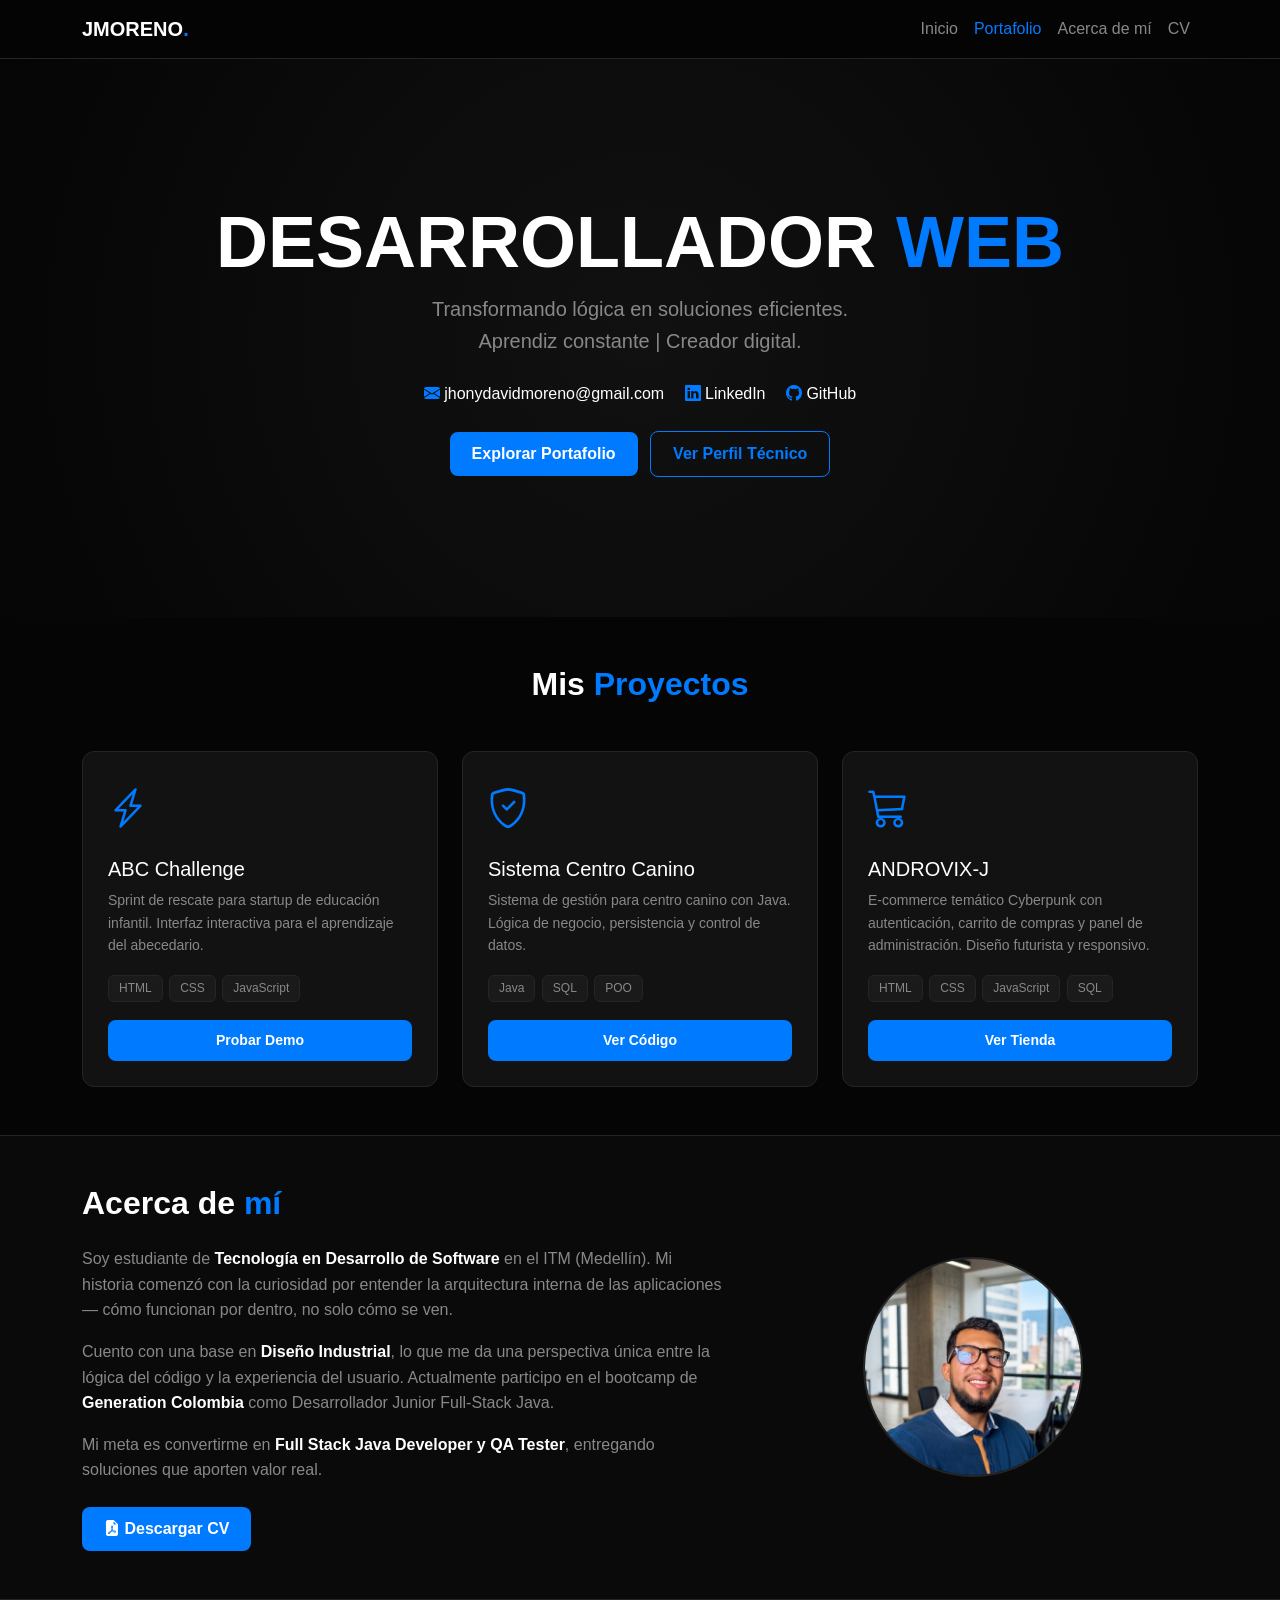
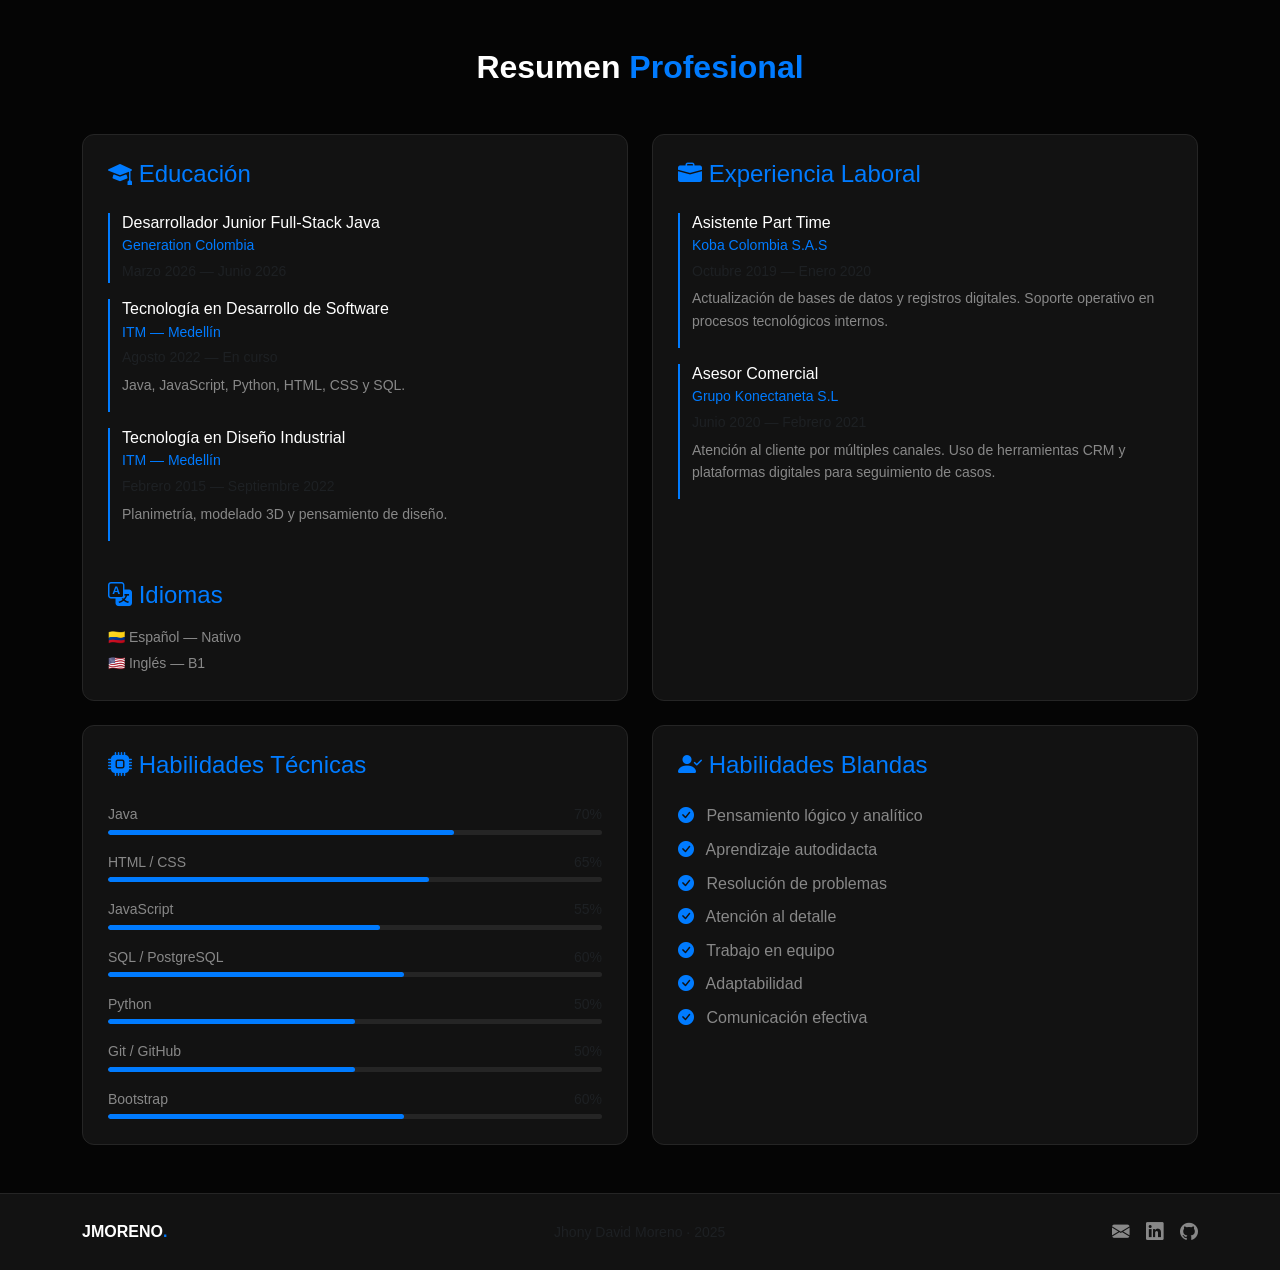
==== index.html @ 35355245 "refactor ajuste final" ====
<!DOCTYPE html>
<html lang="es">
<head>
    <meta charset="UTF-8">
    <meta name="viewport" content="width=device-width, initial-scale=1.0">
    <title>Jhony Moreno | Portfolio</title>
 
    <!-- Bootstrap: grilla y componentes -->
    <link href="https://cdn.jsdelivr.net/npm/bootstrap@5.3.0/dist/css/bootstrap.min.css" rel="stylesheet">
    <!-- Íconos -->
    <link rel="stylesheet" href="https://cdn.jsdelivr.net/npm/bootstrap-icons@1.11.0/font/bootstrap-icons.css">
    <!-- Mi CSS -->
    <link rel="stylesheet" href="style.css">
</head>
<body>
 
    <!-----------------------
         NAVBAR
    ------------------------->
    <nav class="navbar navbar-expand-lg navbar-dark sticky-top">
        <div class="container">
 
            <a class="navbar-brand fw-bold" href="#">
                JMORENO<span class="text-blue">.</span>
            </a>
 
            <!-- Botón menú en móvil -->
            <button class="navbar-toggler" type="button"
                data-bs-toggle="collapse" data-bs-target="#navbarNav">
                <span class="navbar-toggler-icon"></span>
            </button>
 
            <div class="collapse navbar-collapse" id="navbarNav">
                <ul class="navbar-nav ms-auto">
                    <li class="nav-item"><a class="nav-link" href="#inicio">Inicio</a></li>
                    <li class="nav-item"><a class="nav-link" href="#portafolio">Portafolio</a></li>
                    <li class="nav-item"><a class="nav-link" href="#acerca">Acerca de mí</a></li>
                    <li class="nav-item"><a class="nav-link" href="#cv">CV</a></li>
                </ul>
            </div>
 
        </div>
    </nav>
 
 
    <!----------------------
         HERO
    ---------------------------->
    <section id="inicio" class="hero-section text-center">
        <div class="container">
 
            <h1 class="display-2 fw-bold">
                DESARROLLADOR <span class="text-blue">WEB</span>
            </h1>
 
            <p class="lead text-gray mx-auto mb-4" style="max-width: 600px;">
                Transformando lógica en soluciones eficientes.<br>
                Aprendiz constante | Creador digital.
            </p>
 
            <!-- Contacto -->
            <div class="mb-4">
                <a href="mailto:jhonydavidmoreno@gmail.com" class="text-white me-3 text-decoration-none">
                    <i class="bi bi-envelope-fill text-blue"></i> jhonydavidmoreno@gmail.com
                </a>
                <a href="https://www.linkedin.com/in/jony-david-moreno-29753b313/" target="_blank" class="text-white me-3 text-decoration-none">
                    <i class="bi bi-linkedin text-blue"></i> LinkedIn
                </a>
                <a href="https://github.com/JhonyDMoreno" target="_blank" class="text-white text-decoration-none">
                    <i class="bi bi-github text-blue"></i> GitHub
                </a>
            </div>
 
            <!-- Botones -->
            <div class="mt-2">
                <a href="#portafolio" class="btn btn-blue-filled me-2">Explorar Portafolio</a>
                <a href="#cv" class="btn btn-blue-outline">Ver Perfil Técnico</a>
            </div>
 
        </div>
    </section>
 
 
    <!---------------------------------
         PORTAFOLIO
      ----------------------------->
    <section id="portafolio" class="container py-5">
 
        <h2 class="text-center mb-5 fw-bold">
            Mis <span class="text-blue">Proyectos</span>
        </h2>
 
        <div class="row g-4">
 
            <!-- Proyecto 1: ABC Challenge -->
            <div class="col-md-6 col-lg-4">
                <div class="card-custom h-100">
                    <i class="bi bi-lightning-charge text-blue fs-1"></i>
                    <h3 class="h5 mt-3">ABC Challenge</h3>
                    <p class="text-gray small">
                        Sprint de rescate para startup de educación infantil.
                        Interfaz interactiva para el aprendizaje del abecedario.
                    </p>
                    <!-- Tags de tecnología -->
                    <div class="mb-3">
                        <span class="badge-custom">HTML</span>
                        <span class="badge-custom">CSS</span>
                        <span class="badge-custom">JavaScript</span>
                    </div>
                    <div class="mt-auto">
                        <a href="./Lab_ABC/index.html" target="_blank"
                           class="btn btn-blue-filled btn-sm w-100">Probar Demo</a>
                    </div>
                </div>
            </div>
 
            <!-- Proyecto 2: Sistema Centro Canino -->
            <div class="col-md-6 col-lg-4">
                <div class="card-custom h-100">
                    <i class="bi bi-shield-check text-blue fs-1"></i>
                    <h3 class="h5 mt-3">Sistema Centro Canino</h3>
                    <p class="text-gray small">
                        Sistema de gestión para centro canino con Java.
                        Lógica de negocio, persistencia y control de datos.
                    </p>
                    <div class="mb-3">
                        <span class="badge-custom">Java</span>
                        <span class="badge-custom">SQL</span>
                        <span class="badge-custom">POO</span>
                    </div>
                    <div class="mt-auto">
                        <a href="https://github.com/JhonyDMoreno/Sistema-para-el-registro-de-salud-estetica-y-recreacion-canina"
                           target="_blank" class="btn btn-blue-filled btn-sm w-100">Ver Código</a>
                    </div>
                </div>
            </div>
 
            <!-- Proyecto 3: ANDROVIX-J -->
            <div class="col-md-6 col-lg-4">
                <div class="card-custom h-100">
                    <i class="bi bi-cart3 text-blue fs-1"></i>
                    <h3 class="h5 mt-3">ANDROVIX-J</h3>
                    <p class="text-gray small">
                        E-commerce temático Cyberpunk con autenticación, carrito de compras
                        y panel de administración. Diseño futurista y responsivo.
                    </p>
                    <div class="mb-3">
                        <span class="badge-custom">HTML</span>
                        <span class="badge-custom">CSS</span>
                        <span class="badge-custom">JavaScript</span>
                        <span class="badge-custom">SQL</span>
                    </div>
                    <div class="mt-auto">
                        <a href="./ANDROVIX-J/index.html" target="_blank"
                           class="btn btn-blue-filled btn-sm w-100">Ver Tienda</a>
                    </div>
                </div>
            </div>
 
        </div>
    </section>
 
 
    <!--------------------
         ACERCA DE Mi
-------------------------->
    <section id="acerca" class="bg-dark-section py-5">
        <div class="container">
            <div class="row align-items-center g-4">
 
                <!-- Texto -->
                <div class="col-lg-7">
                    <h2 class="fw-bold mb-4">
                        Acerca de <span class="text-blue">mí</span>
                    </h2>
                    <p class="text-gray">
                        Soy estudiante de <strong class="text-white">Tecnología en Desarrollo de Software</strong>
                        en el ITM (Medellín). Mi historia comenzó con la curiosidad por entender
                        la arquitectura interna de las aplicaciones — cómo funcionan por dentro,
                        no solo cómo se ven.
                    </p>
                    <p class="text-gray">
                        Cuento con una base en <strong class="text-white">Diseño Industrial</strong>,
                        lo que me da una perspectiva única entre la lógica del código y la experiencia
                        del usuario. Actualmente participo en el bootcamp de
                        <strong class="text-white">Generation Colombia</strong> como Desarrollador
                        Junior Full-Stack Java.
                    </p>
                    <p class="text-gray">
                        Mi meta es convertirme en <strong class="text-white">Full Stack Java Developer
                        y QA Tester</strong>, entregando soluciones que aporten valor real.
                    </p>
                    <div class="mt-4">
                        <a href="./CVJhony_moreno.pdf" download
                           class="btn btn-blue-filled">
                            <i class="bi bi-file-earmark-pdf-fill"></i> Descargar CV
                        </a>
                    </div>
                </div>
 
                <!-- Foto -->
                <div class="col-lg-5 text-center">
                    <div class="foto-circulo mx-auto">
                        <img src="./Foto/foto.png" alt="Jhony Moreno">
                    </div>
                </div>
 
            </div>
        </div>
    </section>
 
 
    <!-- -----------------------
         CV / RESUMEN PROFESIONAL
    ------------------------------>
    <section id="cv" class="container py-5">
 
        <h2 class="text-center mb-5 fw-bold">
            Resumen <span class="text-blue">Profesional</span>
        </h2>
 
        <div class="row g-4">
 
            <!-- Educación -->
            <div class="col-md-6">
                <div class="card-custom h-100">
                    <h4 class="text-blue mb-4">
                        <i class="bi bi-mortarboard-fill"></i> Educación
                    </h4>
 
                    <div class="cv-item mb-3">
                        <h6 class="text-white mb-0">Desarrollador Junior Full-Stack Java</h6>
                        <small class="text-blue">Generation Colombia</small><br>
                        <small class="text-muted">Marzo 2026 — Junio 2026</small>
                    </div>
 
                    <div class="cv-item mb-3">
                        <h6 class="text-white mb-0">Tecnología en Desarrollo de Software</h6>
                        <small class="text-blue">ITM — Medellín</small><br>
                        <small class="text-muted">Agosto 2022 — En curso</small>
                        <p class="text-gray small mt-1">Java, JavaScript, Python, HTML, CSS y SQL.</p>
                    </div>
 
                    <div class="cv-item mb-3">
                        <h6 class="text-white mb-0">Tecnología en Diseño Industrial</h6>
                        <small class="text-blue">ITM — Medellín</small><br>
                        <small class="text-muted">Febrero 2015 — Septiembre 2022</small>
                        <p class="text-gray small mt-1">Planimetría, modelado 3D y pensamiento de diseño.</p>
                    </div>
 
                    <!-- Idiomas -->
                    <h4 class="text-blue mt-4 mb-3">
                        <i class="bi bi-translate"></i> Idiomas
                    </h4>
                    <p class="text-gray small mb-1">🇨🇴 Español — Nativo</p>
                    <p class="text-gray small mb-0">🇺🇸 Inglés — B1</p>
                </div>
            </div>
 
            <!-- Experiencia Laboral -->
            <div class="col-md-6">
                <div class="card-custom h-100">
                    <h4 class="text-blue mb-4">
                        <i class="bi bi-briefcase-fill"></i> Experiencia Laboral
                    </h4>
 
                    <div class="cv-item mb-3">
                        <h6 class="text-white mb-0">Asistente Part Time</h6>
                        <small class="text-blue">Koba Colombia S.A.S</small><br>
                        <small class="text-muted">Octubre 2019 — Enero 2020</small>
                        <p class="text-gray small mt-1">
                            Actualización de bases de datos y registros digitales.
                            Soporte operativo en procesos tecnológicos internos.
                        </p>
                    </div>
 
                    <div class="cv-item mb-3">
                        <h6 class="text-white mb-0">Asesor Comercial</h6>
                        <small class="text-blue">Grupo Konectaneta S.L</small><br>
                        <small class="text-muted">Junio 2020 — Febrero 2021</small>
                        <p class="text-gray small mt-1">
                            Atención al cliente por múltiples canales. Uso de herramientas
                            CRM y plataformas digitales para seguimiento de casos.
                        </p>
                    </div>
                </div>
            </div>
 
            <!-- Habilidades Técnicas -->
            <div class="col-md-6">
                <div class="card-custom h-100">
                    <h4 class="text-blue mb-4">
                        <i class="bi bi-cpu-fill"></i> Habilidades Técnicas
                    </h4>
 
                    <!-- Barra: nombre + barra de progreso -->
                    <div class="mb-3">
                        <div class="d-flex justify-content-between mb-1">
                            <small class="text-gray">Java</small>
                            <small class="text-muted">70%</small>
                        </div>
                        <div class="barra-fondo">
                            <div class="barra-relleno" style="width: 70%"></div>
                        </div>
                    </div>
 
                    <div class="mb-3">
                        <div class="d-flex justify-content-between mb-1">
                            <small class="text-gray">HTML / CSS</small>
                            <small class="text-muted">65%</small>
                        </div>
                        <div class="barra-fondo">
                            <div class="barra-relleno" style="width: 65%"></div>
                        </div>
                    </div>
 
                    <div class="mb-3">
                        <div class="d-flex justify-content-between mb-1">
                            <small class="text-gray">JavaScript</small>
                            <small class="text-muted">55%</small>
                        </div>
                        <div class="barra-fondo">
                            <div class="barra-relleno" style="width: 55%"></div>
                        </div>
                    </div>
 
                    <div class="mb-3">
                        <div class="d-flex justify-content-between mb-1">
                            <small class="text-gray">SQL / PostgreSQL</small>
                            <small class="text-muted">60%</small>
                        </div>
                        <div class="barra-fondo">
                            <div class="barra-relleno" style="width: 60%"></div>
                        </div>
                    </div>
 
                    <div class="mb-3">
                        <div class="d-flex justify-content-between mb-1">
                            <small class="text-gray">Python</small>
                            <small class="text-muted">50%</small>
                        </div>
                        <div class="barra-fondo">
                            <div class="barra-relleno" style="width: 50%"></div>
                        </div>
                    </div>
 
                    <div class="mb-3">
                        <div class="d-flex justify-content-between mb-1">
                            <small class="text-gray">Git / GitHub</small>
                            <small class="text-muted">50%</small>
                        </div>
                        <div class="barra-fondo">
                            <div class="barra-relleno" style="width: 50%"></div>
                        </div>
                    </div>
 
                    <div class="mb-0">
                        <div class="d-flex justify-content-between mb-1">
                            <small class="text-gray">Bootstrap</small>
                            <small class="text-muted">60%</small>
                        </div>
                        <div class="barra-fondo">
                            <div class="barra-relleno" style="width: 60%"></div>
                        </div>
                    </div>
 
                </div>
            </div>
 
            <!-- Habilidades Blandas -->
            <div class="col-md-6">
                <div class="card-custom h-100">
                    <h4 class="text-blue mb-4">
                        <i class="bi bi-person-check-fill"></i> Habilidades Blandas
                    </h4>
 
                    <ul class="list-unstyled">
                        <li class="text-gray mb-2">
                            <i class="bi bi-check-circle-fill text-blue me-2"></i>
                            Pensamiento lógico y analítico
                        </li>
                        <li class="text-gray mb-2">
                            <i class="bi bi-check-circle-fill text-blue me-2"></i>
                            Aprendizaje autodidacta
                        </li>
                        <li class="text-gray mb-2">
                            <i class="bi bi-check-circle-fill text-blue me-2"></i>
                            Resolución de problemas
                        </li>
                        <li class="text-gray mb-2">
                            <i class="bi bi-check-circle-fill text-blue me-2"></i>
                            Atención al detalle
                        </li>
                        <li class="text-gray mb-2">
                            <i class="bi bi-check-circle-fill text-blue me-2"></i>
                            Trabajo en equipo
                        </li>
                        <li class="text-gray mb-2">
                            <i class="bi bi-check-circle-fill text-blue me-2"></i>
                            Adaptabilidad
                        </li>
                        <li class="text-gray mb-2">
                            <i class="bi bi-check-circle-fill text-blue me-2"></i>
                            Comunicación efectiva
                        </li>
                    </ul>
                </div>
            </div>
 
        </div>
    </section>
 
 
    
    <footer class="footer-section py-4">
        <div class="container">
            <div class="d-flex flex-wrap align-items-center justify-content-between gap-3">
 
                <p class="fw-bold mb-0">JMORENO<span class="text-blue">.</span></p>
 
                <p class="text-muted small mb-0">
                    Jhony David Moreno · 2025
                </p>
 
                <div class="d-flex gap-3">
                    <a href="mailto:jhonydavidmoreno@gmail.com" class="footer-icono">
                        <i class="bi bi-envelope-fill"></i>
                    </a>
                    <a href="https://www.linkedin.com/in/jony-david-moreno-29753b313/" target="_blank" class="footer-icono">
                        <i class="bi bi-linkedin"></i>
                    </a>
                    <a href="https://github.com/JhonyDMoreno" target="_blank" class="footer-icono">
                        <i class="bi bi-github"></i>
                    </a>
                </div>
 
            </div>
        </div>
    </footer>
 
 
    <!-- Bootstrap JS -->
    <script src="https://cdn.jsdelivr.net/npm/bootstrap@5.3.0/dist/js/bootstrap.bundle.min.js"></script>
    <!-- Mi JavaScript -->
    <script src="main.js"></script>
 
</body>
</html>
---- style.css ----
/* ============================================
   JHONY MORENO — PORTFOLIO
   Basado en tu versión original, con mejoras
   de contenido y algunas clases nuevas simples
   ============================================ */
 
 
/* --- VARIABLES DE COLOR --- */
/* Cambia estos valores para cambiar toda la paleta */
:root {
    --fondo:       #050505;   /* fondo de la página */
    --tarjeta:     #121212;   /* fondo de las tarjetas */
    --borde:       #252525;   /* color de los bordes */
    --azul:        #007bff;   /* color azul principal */
    --blanco:      #ffffff;
    --gris:        #888888;   /* texto secundario */
}
 
 
/* --- BASE --- */
body {
    background-color: var(--fondo);
    color: var(--blanco);
    font-family: 'Segoe UI', Tahoma, Geneva, Verdana, sans-serif;
    line-height: 1.6;
}
 
/* Clase para texto azul */
.text-blue  { color: var(--azul); }
 
/* Clase para texto gris */
.text-gray  { color: var(--gris); }
 
 
/* --- NAVBAR --- */
.navbar {
    background-color: rgba(5, 5, 5, 0.92);
    backdrop-filter: blur(8px);         /* efecto vidrio esmerilado */
    border-bottom: 1px solid var(--borde);
    transition: background 0.3s, box-shadow 0.3s;
}
 
/* Cuando el usuario hace scroll, la navbar se oscurece un poco más */
.navbar.scrolled {
    background-color: #000;
    box-shadow: 0 2px 12px rgba(0, 123, 255, 0.15);
}
 
.nav-link {
    color: var(--gris) !important;
    transition: color 0.3s;
}
 
.nav-link:hover,
.nav-link.activo {
    color: var(--azul) !important;
}
 
 
/* --- HERO (sección de inicio) --- */
.hero-section {
    padding: 140px 0;
    background: radial-gradient(circle at center, #111 0%, #050505 100%);
}
 
 
/* --- TARJETAS DE PROYECTO --- */
.card-custom {
    background-color: var(--tarjeta);
    border: 1px solid var(--borde);
    border-radius: 12px;
    padding: 25px;
    height: 100%;
    display: flex;
    flex-direction: column;   /* para que el botón quede siempre abajo */
    transition: border-color 0.3s, transform 0.3s, box-shadow 0.3s;
}
 
.card-custom:hover {
    border-color: var(--azul);
    transform: translateY(-5px);
    box-shadow: 0 10px 30px rgba(0, 123, 255, 0.07);
}
 
 
/* --- SECCIÓN ACERCA DE MÍ --- */
.bg-dark-section {
    background-color: #0a0a0a;
    border-top: 1px solid var(--borde);
    border-bottom: 1px solid var(--borde);
}
 
/* Foto circular en "Acerca de mí" */
.foto-circulo {
    width: 220px;
    height: 220px;
    border-radius: 50%;              /* hace el div circular */
    border: 2px solid var(--borde);
    overflow: hidden;                /* la foto no se sale del círculo */
    background-color: #1a1a1a;
}
 
.foto-circulo img {
    width: 100%;
    height: 100%;
    object-fit: cover;               /* la foto llena el círculo sin deformarse */
}
 
 
/* --- SECCIÓN CV --- */
 
/* Ítem de educación / experiencia */
.cv-item {
    border-left: 2px solid var(--azul);  /* línea azul a la izquierda */
    padding-left: 12px;
}
 
/* Barras de habilidades */
.barra-fondo {
    height: 5px;
    background-color: var(--borde);      /* fondo gris oscuro */
    border-radius: 10px;
    overflow: hidden;
}
 
.barra-relleno {
    height: 100%;
    background-color: var(--azul);       /* relleno azul */
    border-radius: 10px;
    /* animación: la barra crece desde 0 al ancho definido en style="" */
    animation: crecer-barra 1s ease forwards;
}
 
/* La animación de las barras */
@keyframes crecer-barra {
    from { width: 0; }
    /* el "to" lo define el style="width: X%" en el HTML */
}
 
 
/* --- BADGES (etiquetas de tecnología) --- */
.badge-custom {
    background: #1a1a1a;
    border: 1px solid var(--borde);
    color: var(--gris);
    padding: 3px 10px;
    border-radius: 6px;
    font-size: 0.75rem;
    display: inline-block;
    margin: 2px 2px 2px 0;
}
 
 
/* --- BOTONES --- */
 
/* Botón azul sólido */
.btn-blue-filled {
    background-color: var(--azul);
    color: white;
    border: none;
    border-radius: 8px;
    padding: 10px 22px;
    font-weight: 600;
    text-decoration: none;
    display: inline-block;
    transition: background 0.2s, transform 0.2s;
}
 
.btn-blue-filled:hover {
    background-color: #0056d6;
    color: white;
    transform: translateY(-2px);
}
 
/* Botón con solo borde azul */
.btn-blue-outline {
    background: transparent;
    border: 1px solid var(--azul);
    color: var(--azul);
    border-radius: 8px;
    padding: 10px 22px;
    font-weight: 600;
    text-decoration: none;
    display: inline-block;
    transition: background 0.2s, color 0.2s;
}
 
.btn-blue-outline:hover {
    background: rgba(0, 123, 255, 0.1);
    color: var(--azul);
}
 
 
/* --- FOOTER --- */
.footer-section {
    background-color: var(--tarjeta);
    border-top: 1px solid var(--borde);
}
 
.footer-icono {
    color: var(--gris);
    font-size: 1.1rem;
    text-decoration: none;
    transition: color 0.2s;
}
 
.footer-icono:hover {
    color: var(--azul);
}
 
 
/* --- RESPONSIVE (móvil) --- */
@media (max-width: 768px) {
    .hero-section { padding: 90px 0; }
 
    /* En móvil el footer se centra */
    .footer-section .d-flex {
        flex-direction: column;
        text-align: center;
        align-items: center !important;
    }
}
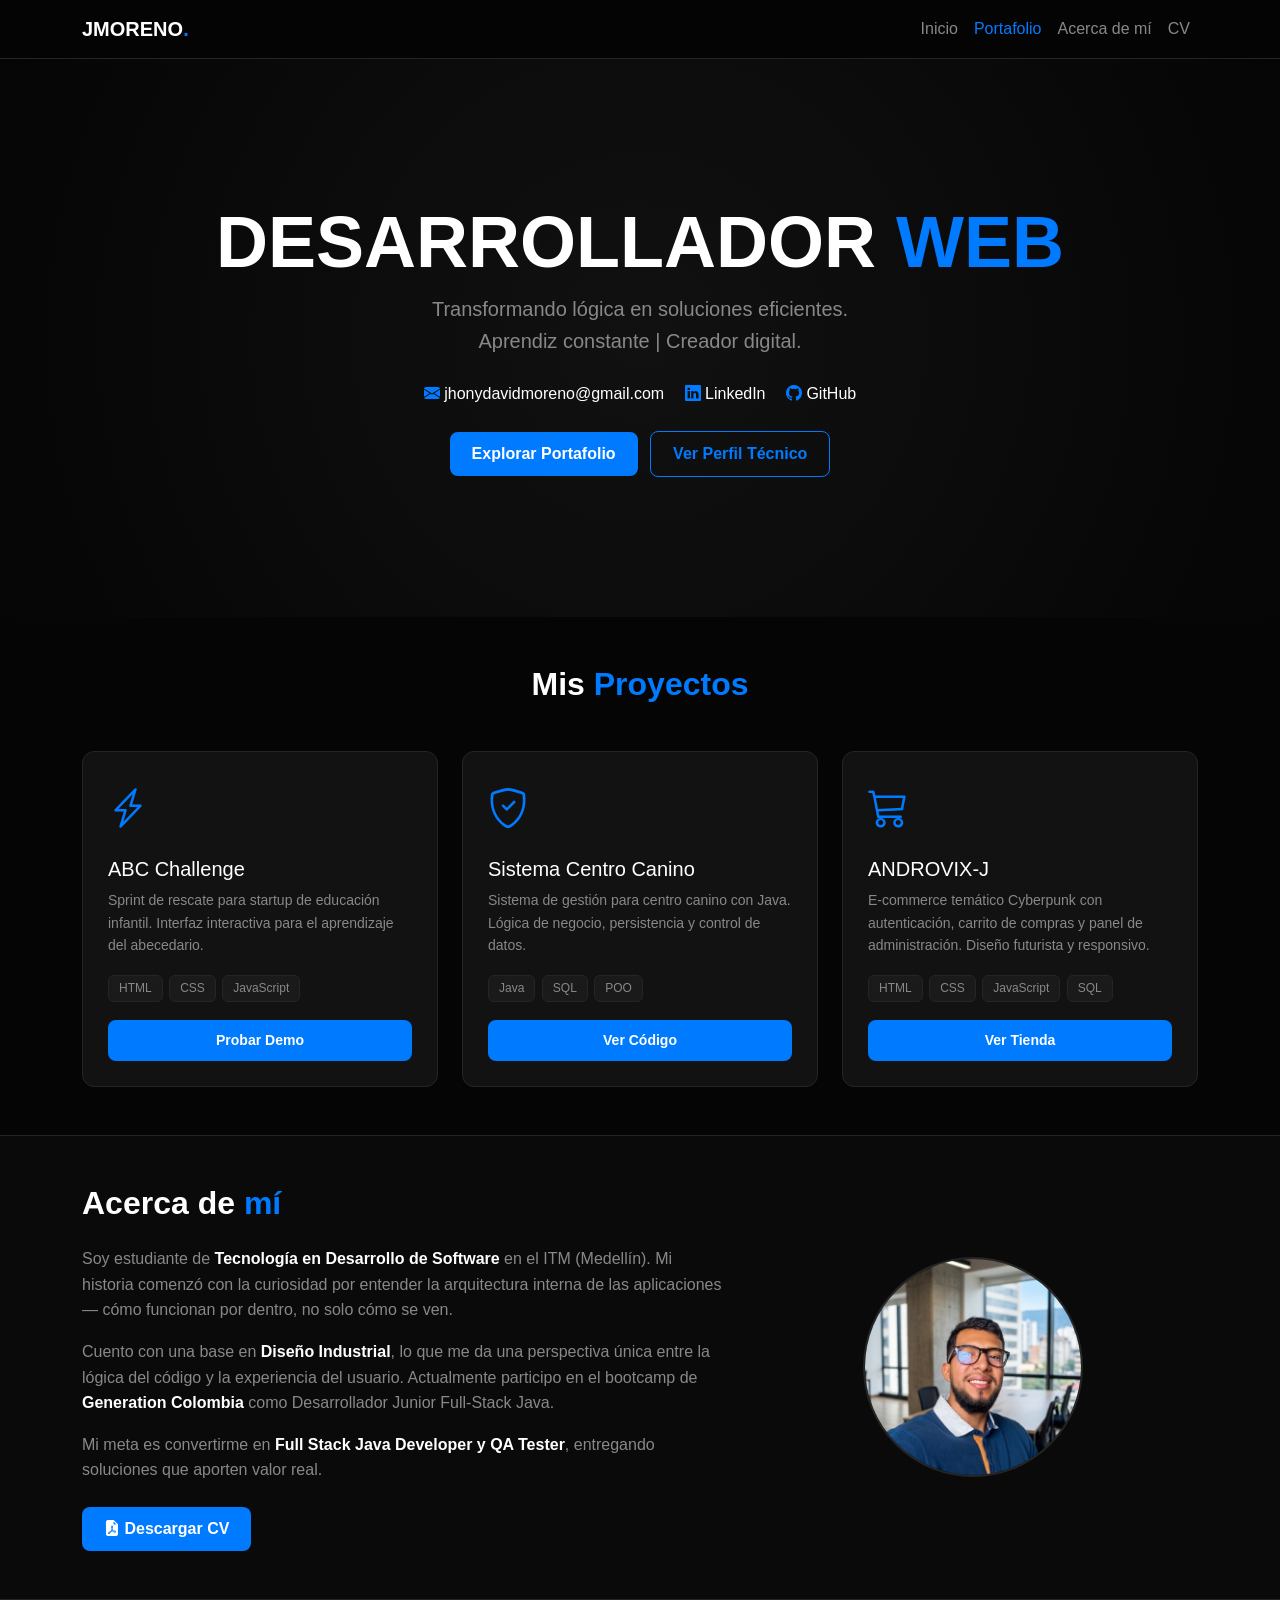
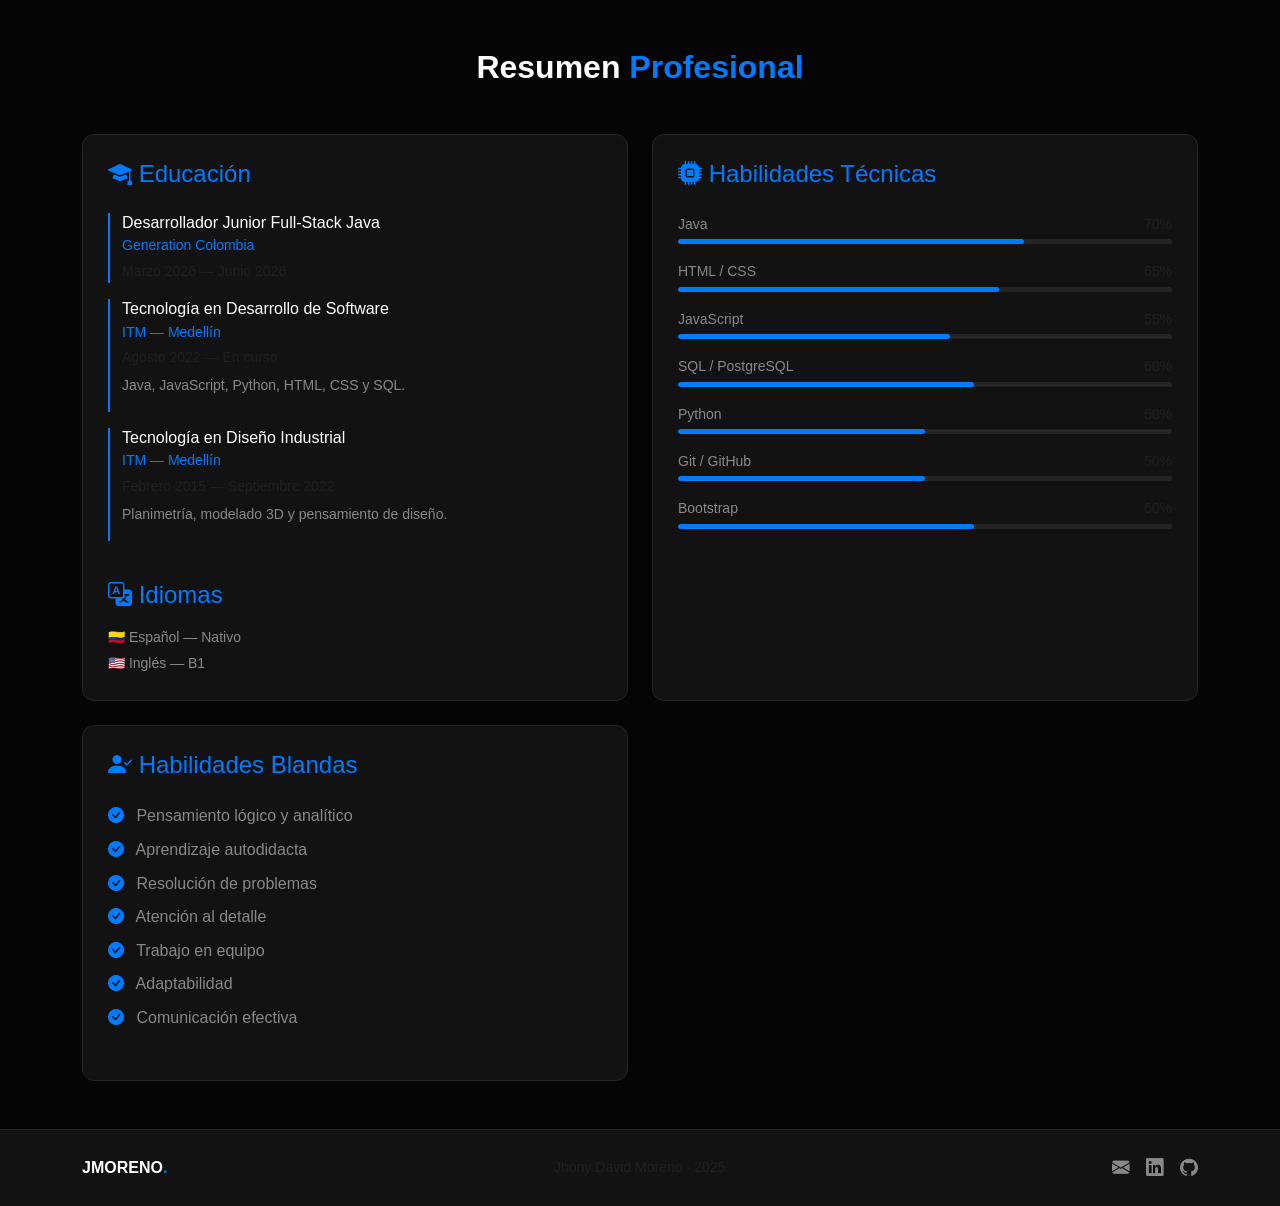
==== commit 643ccf6d: "Actualizacion final" ====
--- a/index.html
+++ b/index.html
@@ -257,35 +257,6 @@
                 </div>
             </div>
  
-            <!-- Experiencia Laboral -->
-            <div class="col-md-6">
-                <div class="card-custom h-100">
-                    <h4 class="text-blue mb-4">
-                        <i class="bi bi-briefcase-fill"></i> Experiencia Laboral
-                    </h4>
- 
-                    <div class="cv-item mb-3">
-                        <h6 class="text-white mb-0">Asistente Part Time</h6>
-                        <small class="text-blue">Koba Colombia S.A.S</small><br>
-                        <small class="text-muted">Octubre 2019 — Enero 2020</small>
-                        <p class="text-gray small mt-1">
-                            Actualización de bases de datos y registros digitales.
-                            Soporte operativo en procesos tecnológicos internos.
-                        </p>
-                    </div>
- 
-                    <div class="cv-item mb-3">
-                        <h6 class="text-white mb-0">Asesor Comercial</h6>
-                        <small class="text-blue">Grupo Konectaneta S.L</small><br>
-                        <small class="text-muted">Junio 2020 — Febrero 2021</small>
-                        <p class="text-gray small mt-1">
-                            Atención al cliente por múltiples canales. Uso de herramientas
-                            CRM y plataformas digitales para seguimiento de casos.
-                        </p>
-                    </div>
-                </div>
-            </div>
- 
             <!-- Habilidades Técnicas -->
             <div class="col-md-6">
                 <div class="card-custom h-100">
